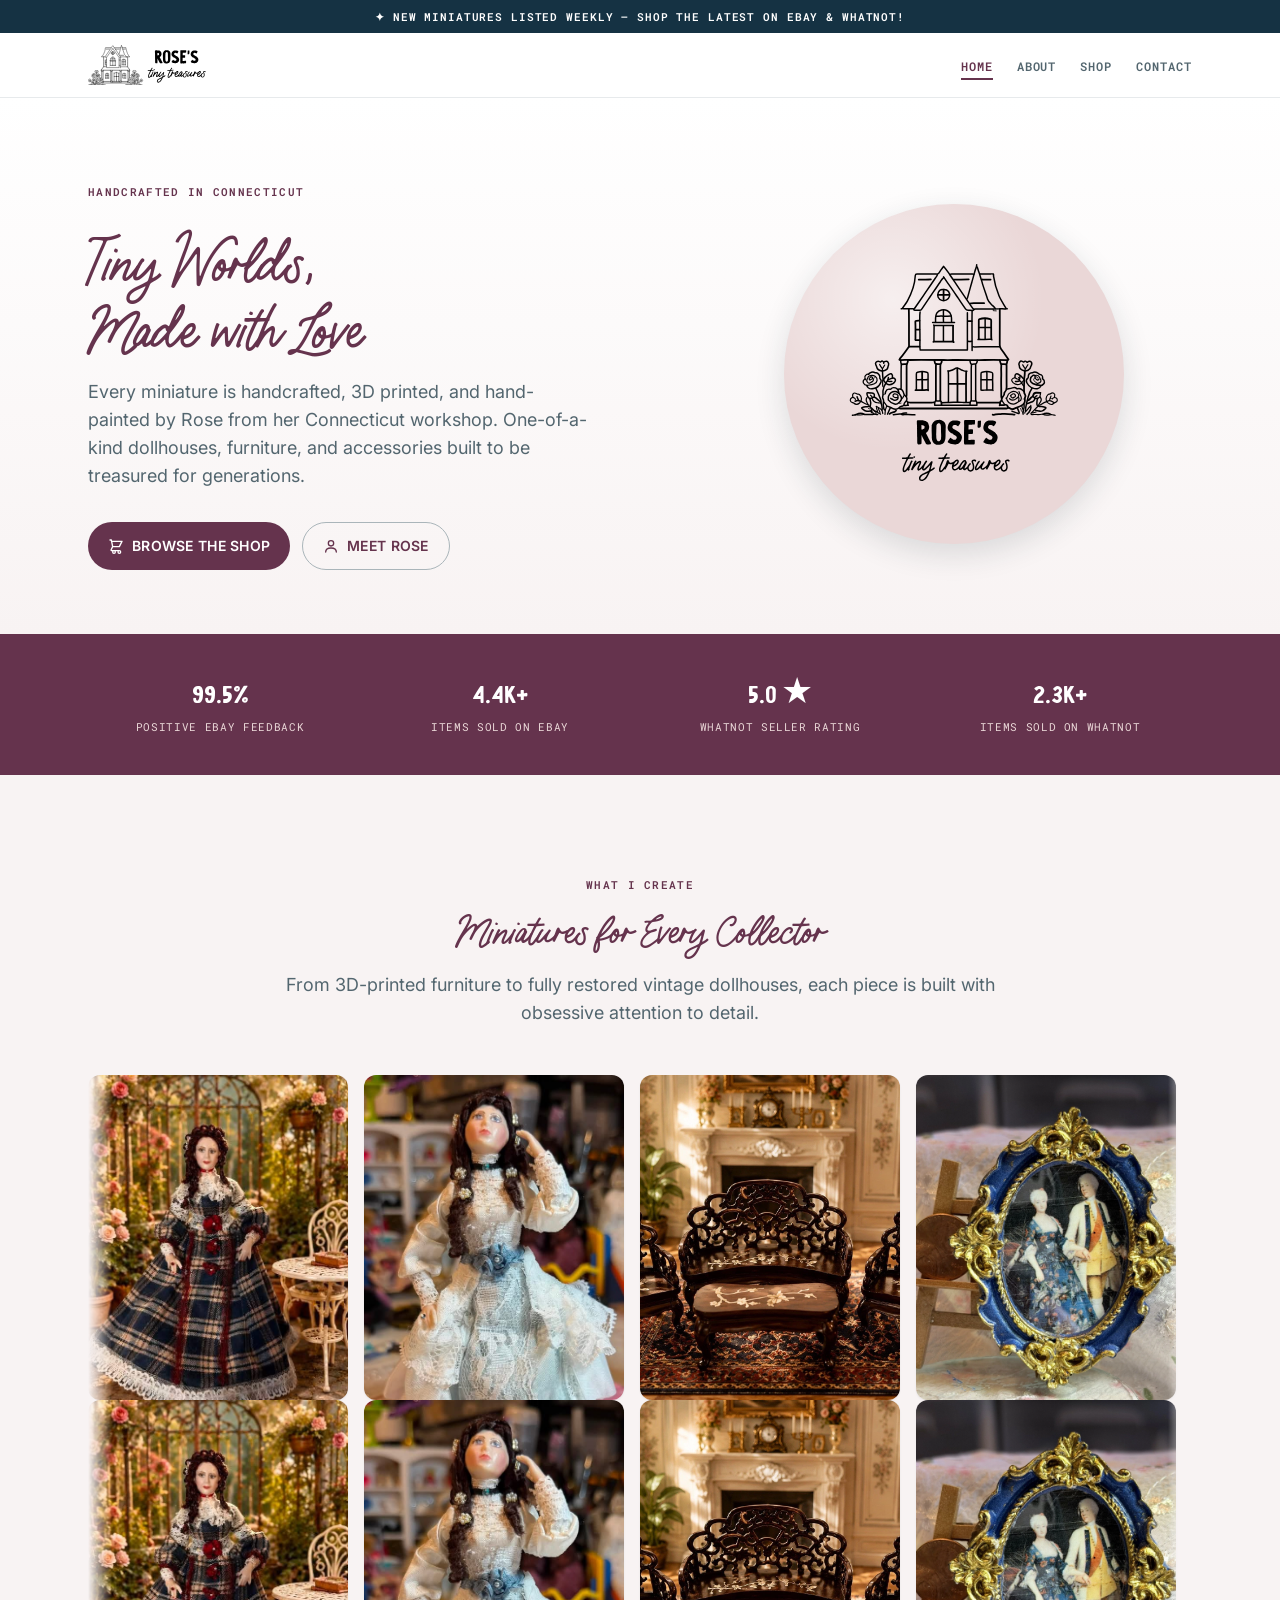
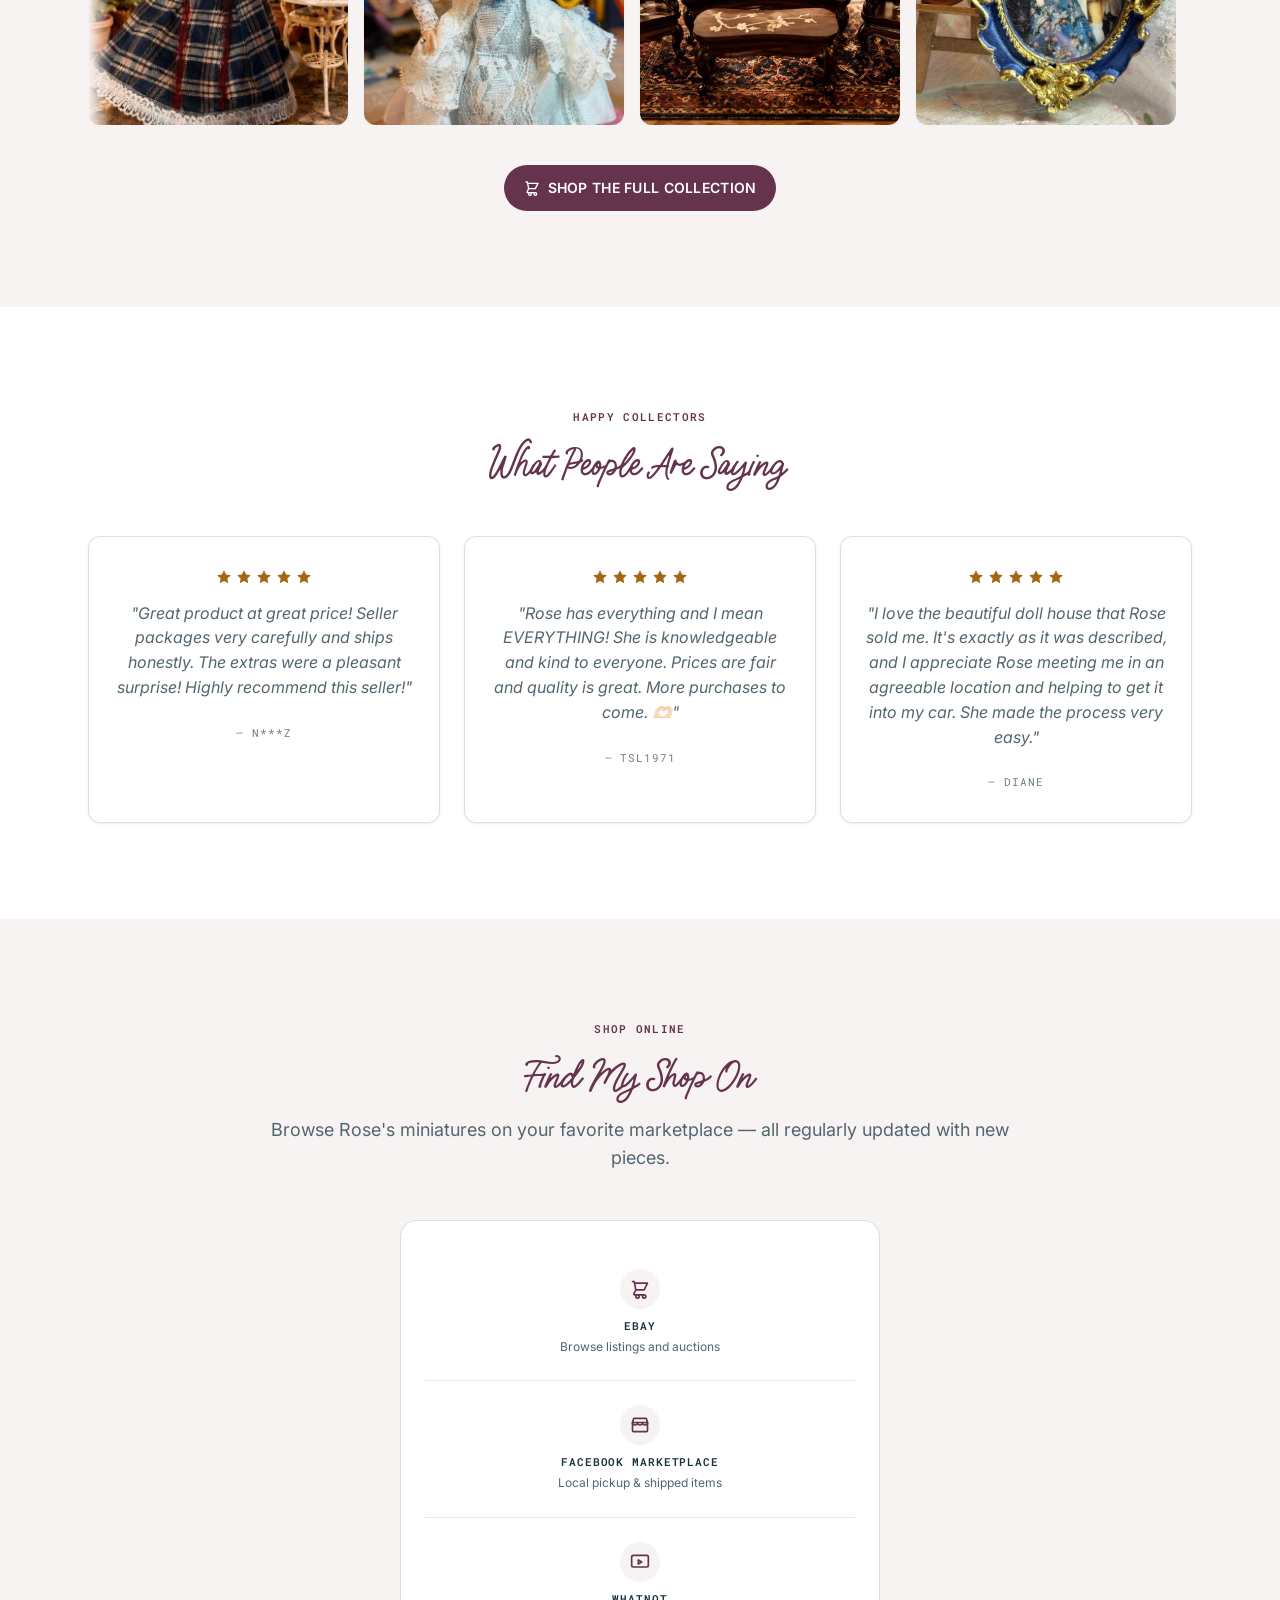
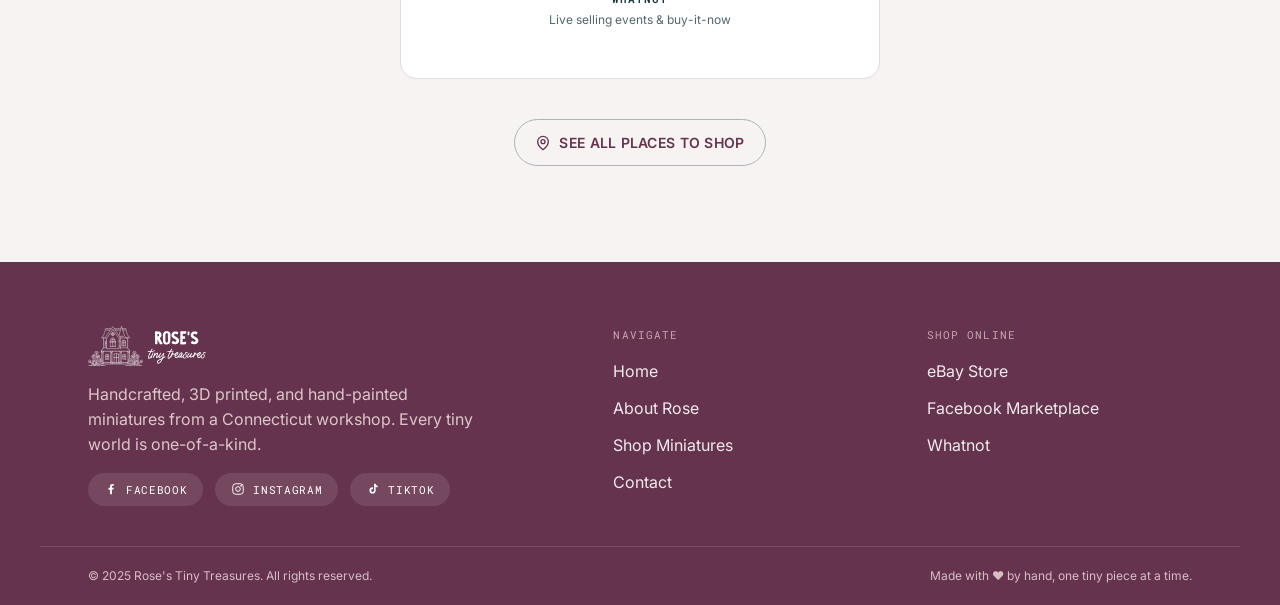
==== index.html @ 0a90fcac "Replace janky JS auto-scroll with smooth CSS marquee, even out Shop card heights, fix process card i" ====
<!doctype html>
<html lang="en">
<head>
<meta charset="UTF-8" />
<meta name="viewport" content="width=device-width, initial-scale=1.0" />
<title>Rose's Tiny Treasures | Handcrafted Miniatures &amp; Dollhouses</title>
<meta name="description" content="Handcrafted, 3D printed, and hand-painted miniatures and dollhouses from Rose's Connecticut workshop. Shop on eBay, Facebook Marketplace, and Whatnot." />

<link rel="icon" type="image/svg+xml" href="assets/images/logo.svg" />

<link rel="preconnect" href="https://fonts.googleapis.com" />
<link rel="preconnect" href="https://fonts.gstatic.com" crossorigin />
<link href="https://fonts.googleapis.com/css2?family=Inter:wght@400;500;600;700&amp;family=Roboto+Mono:wght@500;600&amp;display=swap" rel="stylesheet" />

<link rel="stylesheet" href="css/fonts.css" />
<link rel="stylesheet" href="css/styles.css?v=2" />
</head>
<body>

<!-- ============ Announcement bar ============ -->
<div class="announcement">
  <div class="container announcement__inner">
    ✦ New miniatures listed weekly — shop the latest on eBay &amp; Whatnot!
  </div>
</div>

<!-- ============ Header ============ -->
<header class="site-header" id="home">
  <div class="container site-header__inner">
    <a href="#home" class="logo">
      <img class="logo__mark" src="assets/images/logo-horizontal.svg" alt="Rose's Tiny Treasures" />
    </a>

    <nav class="nav" aria-label="Primary">
      <ul class="nav__links">
        <li><a href="#home" aria-current="page">Home</a></li>
        <li><a href="pages/about.html">About</a></li>
        <li><a href="pages/shop.html">Shop</a></li>
        <li><a href="pages/contact.html">Contact</a></li>
      </ul>
    </nav>
    <button class="nav-toggle" aria-label="Open menu" aria-expanded="false" aria-controls="mobile-menu">
      <svg viewBox="0 0 24 24" fill="none" stroke="currentColor" stroke-width="2" stroke-linecap="round"><line x1="3" y1="6" x2="21" y2="6"/><line x1="3" y1="12" x2="21" y2="12"/><line x1="3" y1="18" x2="21" y2="18"/></svg>
    </button>

  </div>

  <nav id="mobile-menu" class="mobile-nav" aria-label="Mobile">
    <a href="#home">Home</a>
    <a href="pages/about.html">About</a>
    <a href="pages/shop.html">Shop</a>
    <a href="pages/contact.html" class="button button--filled">Contact</a>
  </nav>

</header>

<main id="main">

  <!-- ============ Hero ============ -->
  <section class="hero">
    <div class="container hero__inner">
      <div>
        <p class="eyebrow">
          Handcrafted in Connecticut
        </p>
        <h1 class="hero__title">Tiny Worlds,<br />Made with Love</h1>
        <p class="hero__text">Every miniature is handcrafted, 3D printed, and hand-painted by Rose from her Connecticut workshop. One-of-a-kind dollhouses, furniture, and accessories built to be treasured for generations.</p>
        <div class="hero__actions">
          <a href="pages/shop.html" class="button button--filled">
            <svg viewBox="0 0 24 24" fill="none" stroke="currentColor" stroke-width="2" stroke-linecap="round" stroke-linejoin="round"><path d="M3 3h2l.4 2M7 13h10l4-8H5.4M7 13L5.4 5M7 13l-2.3 4.6A1 1 0 0 0 5.6 19H17M17 19a2 2 0 1 0 0 4 2 2 0 0 0 0-4zM9 19a2 2 0 1 0 0 4 2 2 0 0 0 0-4z"/></svg>
            Browse the Shop
          </a>
          <a href="pages/about.html" class="button button--outlined">
            <svg viewBox="0 0 24 24" fill="none" stroke="currentColor" stroke-width="2" stroke-linecap="round" stroke-linejoin="round"><circle cx="12" cy="8" r="4"/><path d="M4 21c0-4 4-6 8-6s8 2 8 6"/></svg>
            Meet Rose
          </a>
        </div>
      </div>

      <div class="hero__art" aria-hidden="true">
        <div class="hero__art-circle">
          <img src="assets/images/logo.svg" alt="" width="220" height="220" />
        </div>
      </div>
    </div>
  </section>

  <!-- ============ Stats band ============ -->
  <section class="stats">
    <div class="container stats__grid">
      <div class="stat">
        <div class="stat__value">99.5%</div>
        <div class="stat__label">Positive eBay feedback</div>
      </div>
      <div class="stat">
        <div class="stat__value">4.4K+</div>
        <div class="stat__label">Items sold on eBay</div>
      </div>
      <div class="stat">
        <div class="stat__value">5.0 ★</div>
        <div class="stat__label">Whatnot seller rating</div>
      </div>
      <div class="stat">
        <div class="stat__value">2.3K+</div>
        <div class="stat__label">Items sold on Whatnot</div>
      </div>
    </div>
  </section>

  <!-- ============ What I Create ============ -->
  <section class="section section--alt" id="shop">
    <div class="container">
      <div class="section__head">
        <p class="eyebrow">
          What I Create
        </p>
        <h2 class="section-title">Miniatures for Every Collector</h2>
        <p class="section-subtitle">From 3D-printed furniture to fully restored vintage dollhouses, each piece is built with obsessive attention to detail.</p>
      </div>

      <div class="gallery">
        <div class="gallery__track">
        <div class="gallery__item">
          <img src="assets/images/work-doll-garden.jpg" alt="Hand-painted Victorian lady miniature by Rose, styled in a garden setting" />
        </div>
        <div class="gallery__item">
          <img src="assets/images/work-doll-front.jpg" alt="Hand-painted Victorian lady miniature by Rose, front view" />
        </div>
        <div class="gallery__item">
          <img src="assets/images/work-furniture-set.webp" alt="Hand-carved miniature Victorian parlor furniture set by Rose" />
        </div>
        <div class="gallery__item">
          <img src="assets/images/work-frame-couple-blue.webp" alt="Miniature Victorian portrait frame, hand-painted by Rose" />
        </div>
        <div class="gallery__item">
          <img src="assets/images/work-dog-figurine.webp" alt="Hand-painted miniature spaniel figurine by Rose" />
        </div>
        <div class="gallery__item">
          <img src="assets/images/work-pie-kiwi.webp" alt="Miniature kiwi tart handmade by Rose" />
        </div>
        <div class="gallery__item">
          <img src="assets/images/work-doll-back.jpg" alt="Hand-painted Victorian lady miniature by Rose, back view showing hair detail" />
        </div>
        <div class="gallery__item">
          <img src="assets/images/work-frame-marie-antoinette.webp" alt="Miniature Marie Antoinette portrait frame, hand-painted by Rose" />
        </div>
        <div class="gallery__item">
          <img src="assets/images/work-seahorse.webp" alt="3D printed and hand-painted seahorse miniature by Rose" />
        </div>
        <div class="gallery__item">
          <img src="assets/images/work-tarte-fruit.webp" alt="Miniature mixed fruit tart handmade by Rose" />
        </div>
        <div class="gallery__item">
          <img src="assets/images/work-fish-rocker.webp" alt="3D printed miniature fish rocker by Rose" />
        </div>
        <div class="gallery__item">
          <img src="assets/images/work-doll-collage.jpg" alt="A collection of Rose's hand-painted miniature dolls" />
        </div>
        <div class="gallery__item">
          <img src="assets/images/work-frame-couple-red.webp" alt="Miniature Victorian portrait frame in red and gold, hand-painted by Rose" />
        </div>
        <div class="gallery__item">
          <img src="assets/images/work-crab-figurine.webp" alt="3D printed miniature crab figurine by Rose" />
        </div>
        <div class="gallery__item">
          <img src="assets/images/work-pie-apple-crumb.webp" alt="Miniature apple crumb pie handmade by Rose" />
        </div>
        <div class="gallery__item">
          <img src="assets/images/work-lemon-board.webp" alt="Miniature lemon cutting board handmade by Rose" />
        </div>
        <div class="gallery__item">
          <img src="assets/images/work-basket.webp" alt="3D printed miniature market basket by Rose" />
        </div>
        <div class="gallery__item">
          <img src="assets/images/work-folding-screen.webp" alt="Hand-painted miniature folding screen by Rose" />
        </div>
        <div class="gallery__item">
          <img src="assets/images/work-nautical-tile-navy.jpg" alt="3D printed nautical anchor and ship's wheel tile panels by Rose" />
        </div>
        <div class="gallery__item">
          <img src="assets/images/work-octopus-frame.jpg" alt="Gold octopus medallion frame handmade by Rose" />
        </div>
        <div class="gallery__item">
          <img src="assets/images/work-frame-blue-portrait.jpg" alt="Miniature portrait in a blue and gold frame, handmade by Rose" />
        </div>
        <div class="gallery__item">
          <img src="assets/images/work-tricycle.png" alt="Hand-painted miniature tricycle toy by Rose" />
        </div>
        <div class="gallery__item">
          <img src="assets/images/work-tapestry-mirror.png" alt="Miniature gold tapestry mirror handmade by Rose" />
        </div>
        <div class="gallery__item">
          <img src="assets/images/work-doll-cream-lace.jpg" alt="Hand-painted miniature doll in a cream lace gown by Rose" />
        </div>
        <div class="gallery__item">
          <img src="assets/images/work-doll-leopard-tophat.jpg" alt="Hand-painted miniature doll in a leopard print vest and top hat by Rose" />
        </div>
        </div>
        <div class="gallery__track" aria-hidden="true">
        <div class="gallery__item">
          <img src="assets/images/work-doll-garden.jpg" alt="Hand-painted Victorian lady miniature by Rose, styled in a garden setting" />
        </div>
        <div class="gallery__item">
          <img src="assets/images/work-doll-front.jpg" alt="Hand-painted Victorian lady miniature by Rose, front view" />
        </div>
        <div class="gallery__item">
          <img src="assets/images/work-furniture-set.webp" alt="Hand-carved miniature Victorian parlor furniture set by Rose" />
        </div>
        <div class="gallery__item">
          <img src="assets/images/work-frame-couple-blue.webp" alt="Miniature Victorian portrait frame, hand-painted by Rose" />
        </div>
        <div class="gallery__item">
          <img src="assets/images/work-dog-figurine.webp" alt="Hand-painted miniature spaniel figurine by Rose" />
        </div>
        <div class="gallery__item">
          <img src="assets/images/work-pie-kiwi.webp" alt="Miniature kiwi tart handmade by Rose" />
        </div>
        <div class="gallery__item">
          <img src="assets/images/work-doll-back.jpg" alt="Hand-painted Victorian lady miniature by Rose, back view showing hair detail" />
        </div>
        <div class="gallery__item">
          <img src="assets/images/work-frame-marie-antoinette.webp" alt="Miniature Marie Antoinette portrait frame, hand-painted by Rose" />
        </div>
        <div class="gallery__item">
          <img src="assets/images/work-seahorse.webp" alt="3D printed and hand-painted seahorse miniature by Rose" />
        </div>
        <div class="gallery__item">
          <img src="assets/images/work-tarte-fruit.webp" alt="Miniature mixed fruit tart handmade by Rose" />
        </div>
        <div class="gallery__item">
          <img src="assets/images/work-fish-rocker.webp" alt="3D printed miniature fish rocker by Rose" />
        </div>
        <div class="gallery__item">
          <img src="assets/images/work-doll-collage.jpg" alt="A collection of Rose's hand-painted miniature dolls" />
        </div>
        <div class="gallery__item">
          <img src="assets/images/work-frame-couple-red.webp" alt="Miniature Victorian portrait frame in red and gold, hand-painted by Rose" />
        </div>
        <div class="gallery__item">
          <img src="assets/images/work-crab-figurine.webp" alt="3D printed miniature crab figurine by Rose" />
        </div>
        <div class="gallery__item">
          <img src="assets/images/work-pie-apple-crumb.webp" alt="Miniature apple crumb pie handmade by Rose" />
        </div>
        <div class="gallery__item">
          <img src="assets/images/work-lemon-board.webp" alt="Miniature lemon cutting board handmade by Rose" />
        </div>
        <div class="gallery__item">
          <img src="assets/images/work-basket.webp" alt="3D printed miniature market basket by Rose" />
        </div>
        <div class="gallery__item">
          <img src="assets/images/work-folding-screen.webp" alt="Hand-painted miniature folding screen by Rose" />
        </div>
        <div class="gallery__item">
          <img src="assets/images/work-nautical-tile-navy.jpg" alt="3D printed nautical anchor and ship's wheel tile panels by Rose" />
        </div>
        <div class="gallery__item">
          <img src="assets/images/work-octopus-frame.jpg" alt="Gold octopus medallion frame handmade by Rose" />
        </div>
        <div class="gallery__item">
          <img src="assets/images/work-frame-blue-portrait.jpg" alt="Miniature portrait in a blue and gold frame, handmade by Rose" />
        </div>
        <div class="gallery__item">
          <img src="assets/images/work-tricycle.png" alt="Hand-painted miniature tricycle toy by Rose" />
        </div>
        <div class="gallery__item">
          <img src="assets/images/work-tapestry-mirror.png" alt="Miniature gold tapestry mirror handmade by Rose" />
        </div>
        <div class="gallery__item">
          <img src="assets/images/work-doll-cream-lace.jpg" alt="Hand-painted miniature doll in a cream lace gown by Rose" />
        </div>
        <div class="gallery__item">
          <img src="assets/images/work-doll-leopard-tophat.jpg" alt="Hand-painted miniature doll in a leopard print vest and top hat by Rose" />
        </div>
        </div>
      </div>

      <div class="gallery__cta">
        <a href="pages/shop.html" class="button button--filled">
          <svg viewBox="0 0 24 24" fill="none" stroke="currentColor" stroke-width="2" stroke-linecap="round" stroke-linejoin="round"><path d="M3 3h2l.4 2M7 13h10l4-8H5.4M7 13L5.4 5M7 13l-2.3 4.6A1 1 0 0 0 5.6 19H17M17 19a2 2 0 1 0 0 4 2 2 0 0 0 0-4zM9 19a2 2 0 1 0 0 4 2 2 0 0 0 0-4z"/></svg>
          Shop the Full Collection
        </a>
      </div>
    </div>
  </section>

  <!-- ============ Testimonials ============ -->
  <section class="section">
    <div class="container">
      <div class="section__head">
        <p class="eyebrow">
          Happy Collectors
        </p>
        <h2 class="section-title">What People Are Saying</h2>
      </div>

      <div class="card-grid card-grid--3">
        <article class="card card--center">
          <div class="testimonial__stars" aria-hidden="true">
            <svg viewBox="0 0 20 20" fill="currentColor"><path d="M10 1.5l2.6 5.3 5.9.9-4.25 4.1 1 5.9L10 14.9l-5.25 2.8 1-5.9L1.5 7.7l5.9-.9z"/></svg>
            <svg viewBox="0 0 20 20" fill="currentColor"><path d="M10 1.5l2.6 5.3 5.9.9-4.25 4.1 1 5.9L10 14.9l-5.25 2.8 1-5.9L1.5 7.7l5.9-.9z"/></svg>
            <svg viewBox="0 0 20 20" fill="currentColor"><path d="M10 1.5l2.6 5.3 5.9.9-4.25 4.1 1 5.9L10 14.9l-5.25 2.8 1-5.9L1.5 7.7l5.9-.9z"/></svg>
            <svg viewBox="0 0 20 20" fill="currentColor"><path d="M10 1.5l2.6 5.3 5.9.9-4.25 4.1 1 5.9L10 14.9l-5.25 2.8 1-5.9L1.5 7.7l5.9-.9z"/></svg>
            <svg viewBox="0 0 20 20" fill="currentColor"><path d="M10 1.5l2.6 5.3 5.9.9-4.25 4.1 1 5.9L10 14.9l-5.25 2.8 1-5.9L1.5 7.7l5.9-.9z"/></svg>
          </div>
          <p class="testimonial__quote">"Great product at great price! Seller packages very carefully and ships honestly. The extras were a pleasant surprise! Highly recommend this seller!"</p>
          <p class="testimonial__author">— n***z</p>
        </article>
        <article class="card card--center">
          <div class="testimonial__stars" aria-hidden="true">
            <svg viewBox="0 0 20 20" fill="currentColor"><path d="M10 1.5l2.6 5.3 5.9.9-4.25 4.1 1 5.9L10 14.9l-5.25 2.8 1-5.9L1.5 7.7l5.9-.9z"/></svg>
            <svg viewBox="0 0 20 20" fill="currentColor"><path d="M10 1.5l2.6 5.3 5.9.9-4.25 4.1 1 5.9L10 14.9l-5.25 2.8 1-5.9L1.5 7.7l5.9-.9z"/></svg>
            <svg viewBox="0 0 20 20" fill="currentColor"><path d="M10 1.5l2.6 5.3 5.9.9-4.25 4.1 1 5.9L10 14.9l-5.25 2.8 1-5.9L1.5 7.7l5.9-.9z"/></svg>
            <svg viewBox="0 0 20 20" fill="currentColor"><path d="M10 1.5l2.6 5.3 5.9.9-4.25 4.1 1 5.9L10 14.9l-5.25 2.8 1-5.9L1.5 7.7l5.9-.9z"/></svg>
            <svg viewBox="0 0 20 20" fill="currentColor"><path d="M10 1.5l2.6 5.3 5.9.9-4.25 4.1 1 5.9L10 14.9l-5.25 2.8 1-5.9L1.5 7.7l5.9-.9z"/></svg>
          </div>
          <p class="testimonial__quote">"Rose has everything and I mean EVERYTHING! She is knowledgeable and kind to everyone. Prices are fair and quality is great. More purchases to come. 🫶🏻"</p>
          <p class="testimonial__author">— tsl1971</p>
        </article>
        <article class="card card--center">
          <div class="testimonial__stars" aria-hidden="true">
            <svg viewBox="0 0 20 20" fill="currentColor"><path d="M10 1.5l2.6 5.3 5.9.9-4.25 4.1 1 5.9L10 14.9l-5.25 2.8 1-5.9L1.5 7.7l5.9-.9z"/></svg>
            <svg viewBox="0 0 20 20" fill="currentColor"><path d="M10 1.5l2.6 5.3 5.9.9-4.25 4.1 1 5.9L10 14.9l-5.25 2.8 1-5.9L1.5 7.7l5.9-.9z"/></svg>
            <svg viewBox="0 0 20 20" fill="currentColor"><path d="M10 1.5l2.6 5.3 5.9.9-4.25 4.1 1 5.9L10 14.9l-5.25 2.8 1-5.9L1.5 7.7l5.9-.9z"/></svg>
            <svg viewBox="0 0 20 20" fill="currentColor"><path d="M10 1.5l2.6 5.3 5.9.9-4.25 4.1 1 5.9L10 14.9l-5.25 2.8 1-5.9L1.5 7.7l5.9-.9z"/></svg>
            <svg viewBox="0 0 20 20" fill="currentColor"><path d="M10 1.5l2.6 5.3 5.9.9-4.25 4.1 1 5.9L10 14.9l-5.25 2.8 1-5.9L1.5 7.7l5.9-.9z"/></svg>
          </div>
          <p class="testimonial__quote">"I love the beautiful doll house that Rose sold me. It's exactly as it was described, and I appreciate Rose meeting me in an agreeable location and helping to get it into my car. She made the process very easy."</p>
          <p class="testimonial__author">— Diane</p>
        </article>
      </div>
    </div>
  </section>

  <!-- ============ Find My Shop On ============ -->
  <section class="section section--alt" id="shop-online">
    <div class="container">
      <div class="section__head">
        <p class="eyebrow">
          Shop Online
        </p>
        <h2 class="section-title">Find My Shop On</h2>
        <p class="section-subtitle">Browse Rose's miniatures on your favorite marketplace — all regularly updated with new pieces.</p>
      </div>

      <aside class="shop-sidebar shop-sidebar--standalone">
        <div class="shop-sidebar__list">
          <a class="shop-sidebar__item" href="https://www.ebay.com/usr/rose11597" target="_blank" rel="noopener">
            <div class="shop-sidebar__icon" aria-hidden="true">
              <svg viewBox="0 0 24 24" fill="none" stroke="currentColor" stroke-width="2" stroke-linecap="round" stroke-linejoin="round"><path d="M3 3h2l.4 2M7 13h10l4-8H5.4M7 13L5.4 5M7 13l-2.3 4.6A1 1 0 0 0 5.6 19H17M17 19a2 2 0 1 0 0 4 2 2 0 0 0 0-4zM9 19a2 2 0 1 0 0 4 2 2 0 0 0 0-4z"/></svg>
            </div>
            <div>
              <p class="shop-sidebar__label">eBay</p>
              <p class="shop-sidebar__text">Browse listings and auctions</p>
            </div>
          </a>
          <a class="shop-sidebar__item" href="https://www.facebook.com/marketplace/profile/100093416240074/" target="_blank" rel="noopener">
            <div class="shop-sidebar__icon" aria-hidden="true">
              <svg viewBox="0 0 24 24" fill="none" stroke="currentColor" stroke-width="2" stroke-linecap="round" stroke-linejoin="round"><path d="M3 9l1.5-5h15L21 9"/><path d="M3 9h18v10a1 1 0 0 1-1 1H4a1 1 0 0 1-1-1V9z"/><path d="M3 9a3 3 0 0 0 6 0 3 3 0 0 0 6 0 3 3 0 0 0 6 0"/></svg>
            </div>
            <div>
              <p class="shop-sidebar__label">Facebook Marketplace</p>
              <p class="shop-sidebar__text">Local pickup &amp; shipped items</p>
            </div>
          </a>
          <a class="shop-sidebar__item" href="https://www.whatnot.com/s/6jd6Psl3" target="_blank" rel="noopener">
            <div class="shop-sidebar__icon" aria-hidden="true">
              <svg viewBox="0 0 24 24" fill="none" stroke="currentColor" stroke-width="2" stroke-linecap="round" stroke-linejoin="round"><rect x="2" y="4" width="20" height="14" rx="2"/><path d="M10 9.5v5l4-2.5z"/></svg>
            </div>
            <div>
              <p class="shop-sidebar__label">Whatnot</p>
              <p class="shop-sidebar__text">Live selling events &amp; buy-it-now</p>
            </div>
          </a>
        </div>
      </aside>

      <div class="shop-cta">
        <a href="pages/shop.html" class="button button--outlined">
          <svg viewBox="0 0 24 24" fill="none" stroke="currentColor" stroke-width="2" stroke-linecap="round" stroke-linejoin="round"><path d="M20 10c0 6-8 12-8 12s-8-6-8-12a8 8 0 0 1 16 0z"/><circle cx="12" cy="10" r="3"/></svg>
          See All Places to Shop
        </a>
      </div>
    </div>
  </section>

</main>

<!-- ============ Footer ============ -->
<footer class="site-footer" id="contact">
  <div class="container footer__grid">
    <div>
      <a href="#home" class="logo">
        <img class="logo__mark" src="assets/images/logo-horizontal.svg" alt="Rose's Tiny Treasures" />
      </a>
      <p class="footer__desc">Handcrafted, 3D printed, and hand-painted miniatures from a Connecticut workshop. Every tiny world is one-of-a-kind.</p>
      <div class="footer__social">
        <a class="social-link" href="https://www.facebook.com/rosestinytreasures" target="_blank" rel="noopener">
          <svg viewBox="0 0 24 24" fill="currentColor"><path d="M13.5 21v-8h2.7l.4-3.1h-3.1V8c0-.9.25-1.5 1.55-1.5H16.7V3.7C16.4 3.65 15.4 3.55 14.25 3.55c-2.3 0-3.85 1.4-3.85 4V10H7.7v3.1h2.7v8h3.1z"/></svg>
          Facebook
        </a>
        <a class="social-link" href="https://www.instagram.com/rosestinytreasures2024/" target="_blank" rel="noopener">
          <svg viewBox="0 0 24 24" fill="none" stroke="currentColor" stroke-width="1.6"><rect x="3" y="3" width="18" height="18" rx="5"/><circle cx="12" cy="12" r="4"/><circle cx="17.5" cy="6.5" r="1"/></svg>
          Instagram
        </a>
        <a class="social-link" href="https://www.tiktok.com/@iluvu24ever" target="_blank" rel="noopener">
          <svg viewBox="0 0 24 24" fill="currentColor"><path d="M16.5 3c.3 1.9 1.6 3.3 3.5 3.5v2.7c-1.3 0-2.5-.4-3.5-1.1v6.4a5.3 5.3 0 1 1-5.3-5.3c.3 0 .6 0 .9.1v2.8a2.5 2.5 0 1 0 1.8 2.4V3h2.6z"/></svg>
          TikTok
        </a>
      </div>
    </div>

    <div class="footer__col">
      <p class="footer__col-title">Navigate</p>
      <ul>
        <li><a href="#home">Home</a></li>
        <li><a href="pages/about.html">About Rose</a></li>
        <li><a href="pages/shop.html">Shop Miniatures</a></li>
        <li><a href="pages/contact.html">Contact</a></li>
      </ul>
    </div>

    <div class="footer__col">
      <p class="footer__col-title">Shop Online</p>
      <ul>
        <li><a href="https://www.ebay.com/usr/rose11597" target="_blank" rel="noopener">eBay Store</a></li>
        <li><a href="https://www.facebook.com/marketplace/profile/100093416240074/" target="_blank" rel="noopener">Facebook Marketplace</a></li>
        <li><a href="https://www.whatnot.com/s/6jd6Psl3" target="_blank" rel="noopener">Whatnot</a></li>
      </ul>
    </div>
  </div>

  <div class="container footer__bottom">
    <span>© 2025 Rose's Tiny Treasures. All rights reserved.</span>
    <span>Made with ♥ by hand, one tiny piece at a time.</span>
  </div>
</footer>

<script src="js/main.js?v=2"></script>
</body>
</html>
---- css/fonts.css ----
/* Custom brand fonts (Supa Mega Fantastic Duo).
   Two files each (woff2 + woff) so older browsers still work. */

@font-face {
  font-family: "Supa Mega Fantastic Caps";
  src: url("../assets/fonts/supamegafantasticcaps-webfont.woff2") format("woff2"),
       url("../assets/fonts/supamegafantasticcaps-webfont.woff") format("woff");
  font-weight: 400;
  font-style: normal;
  font-display: swap;
}

@font-face {
  font-family: "Supa Mega Fantastic Script";
  src: url("../assets/fonts/supamegafantasticscript-webfont.woff2") format("woff2"),
       url("../assets/fonts/supamegafantasticscript-webfont.woff") format("woff");
  font-weight: 400;
  font-style: normal;
  font-display: swap;
}

@font-face {
  font-family: "Supa Mega Fantastic Script Thinner";
  src: url("../assets/fonts/supamegafantasticscriptthinner-webfont.woff2") format("woff2"),
       url("../assets/fonts/supamegafantasticscriptthinner-webfont.woff") format("woff");
  font-weight: 300;
  font-style: normal;
  font-display: swap;
}
---- css/styles.css ----
/* =========================================================
   ROSE'S TINY TREASURES — main stylesheet
   Built from the Design System Foundation doc:
   Material Design 3 structure + custom brand tokens.
   ========================================================= */

/* ---------- 1. Design tokens ---------- */
:root {
  /* Brand */
  --brand-deep-space: #153243;
  --brand-blackberry: #65334D;
  --brand-blush: #EAD7D7;
  --brand-jet: #19323C;
  --brand-white: #FFFFFF;

  /* Semantic */
  --color-primary: var(--brand-deep-space);
  --color-on-primary: #FFFFFF;
  --color-secondary: var(--brand-blackberry);
  --color-on-secondary: #FFFFFF;
  --color-accent: var(--brand-blush);
  --color-on-accent: var(--brand-jet);
  --color-background: #FFFFFF;
  --color-surface: #FFFFFF;
  --color-surface-alt: #F8F3F3;
  --color-surface-brand: #EAD7D7;
  --color-text-primary: #19323C;
  --color-text-secondary: #53666F;
  --color-text-muted: #718087;
  --color-text-inverse: #FFFFFF;
  --color-border: #D9DFE2;
  --color-border-strong: #AAB5BA;
  --color-divider: #E7EAEC;
  --color-success: #397A5B;
  --color-success-container: #DCEEE4;
  --color-warning: #A46718;
  --color-warning-container: #FAE9CF;
  --color-error: #B3261E;
  --color-error-container: #F9DEDC;
  --color-info: #366A87;
  --color-info-container: #DCEAF2;

  /* Neutral scale */
  --neutral-50:  #F7F9FA;
  --neutral-100: #EDF1F2;
  --neutral-200: #D9E0E3;
  --neutral-300: #BCC8CD;
  --neutral-400: #91A3AB;
  --neutral-500: #71858E;
  --neutral-600: #526A74;
  --neutral-700: #3C555F;
  --neutral-800: #29434D;
  --neutral-900: #19323C;

  /* State layers */
  --state-hover: 0.08;
  --state-focus: 0.12;
  --state-pressed: 0.12;
  --state-dragged: 0.16;
  --state-disabled: 0.38;

  /* Spacing (4px grid) */
  --space-0: 0;
  --space-1: 4px;
  --space-2: 8px;
  --space-3: 12px;
  --space-4: 16px;
  --space-5: 20px;
  --space-6: 24px;
  --space-8: 32px;
  --space-10: 40px;
  --space-12: 48px;
  --space-16: 64px;
  --space-20: 80px;
  --space-24: 96px;
  --space-32: 128px;

  /* Shape and radius */
  --radius-none: 0;
  --radius-xs: 4px;
  --radius-sm: 8px;
  --radius-md: 12px;
  --radius-lg: 16px;
  --radius-xl: 24px;
  --radius-full: 9999px;

  /* Elevation */
  --shadow-none: none;
  --shadow-sm: 0 1px 2px rgba(25, 50, 60, 0.08);
  --shadow-md: 0 4px 12px rgba(25, 50, 60, 0.10);
  --shadow-lg: 0 10px 30px rgba(25, 50, 60, 0.14);
  --shadow-xl: 0 20px 50px rgba(25, 50, 60, 0.16);

  /* Typography */
  --font-display: "Supa Mega Fantastic Caps", sans-serif;
  --font-heading: "Supa Mega Fantastic Script Thinner", "Supa Mega Fantastic Script", cursive, serif;
  --font-script: "Supa Mega Fantastic Script", cursive, serif;
  --font-body: "Inter", Arial, sans-serif;
  --font-meta: "Roboto Mono", monospace;

  --text-xs: 0.6875rem;
  --text-sm: 0.75rem;
  --text-md: 0.875rem;
  --text-base: 1rem;
  --text-lg: 1.125rem;
  --heading-sm: 1.5rem;
  --heading-md: 1.875rem;
  --heading-lg: 2.25rem;
  --heading-xl: 2.75rem;
  --display-md: 3rem;
  --display-lg: 4rem;

  --leading-tight: 1.05;
  --leading-heading: 1.15;
  --leading-body: 1.55;
  --leading-loose: 1.7;

  /* Layout */
  --container-sm: 640px;
  --container-md: 768px;
  --container-lg: 1024px;
  --container-xl: 1200px;
  --container-2xl: 1440px;
  --page-gutter-mobile: 20px;
  --page-gutter-tablet: 32px;
  --page-gutter-desktop: 48px;
}

/* ---------- 2. Reset ---------- */
*, *::before, *::after { box-sizing: border-box; }
html { scroll-behavior: smooth; }
body {
  margin: 0;
  font-family: var(--font-body);
  font-size: var(--text-base);
  line-height: var(--leading-body);
  color: var(--color-text-primary);
  background: var(--color-background);
  -webkit-font-smoothing: antialiased;
}
img, svg { display: block; max-width: 100%; }
a { color: inherit; text-decoration: none; }
ul { list-style: none; margin: 0; padding: 0; }
button { font: inherit; cursor: pointer; }
h1, h2, h3, h4, p { margin: 0; }

/* Visible keyboard focus, accessible everywhere */
a:focus-visible,
button:focus-visible,
input:focus-visible {
  outline: 2px solid var(--color-primary);
  outline-offset: 2px;
}

/* ---------- 3. Layout helpers ---------- */
.container {
  width: 100%;
  max-width: var(--container-xl);
  margin-inline: auto;
  padding-inline: var(--page-gutter-mobile);
}
@media (min-width: 768px) {
  .container { padding-inline: var(--page-gutter-tablet); }
}
@media (min-width: 1024px) {
  .container { padding-inline: var(--page-gutter-desktop); }
}

.section { padding-block: var(--space-24); }
@media (max-width: 767px) {
  .section { padding-block: var(--space-16); }
}
.section--alt { background: var(--color-surface-alt); }

.section__head {
  max-width: var(--container-md);
  margin-inline: auto;
  text-align: center;
  margin-bottom: var(--space-12);
}
.section__head--left {
  margin-inline: 0;
  text-align: left;
}

.eyebrow {
  display: inline-flex;
  align-items: center;
  gap: var(--space-2);
  font-family: var(--font-meta);
  font-size: var(--text-xs);
  font-weight: 600;
  letter-spacing: 0.12em;
  text-transform: uppercase;
  color: var(--color-secondary);
  margin-bottom: var(--space-3);
}
.eyebrow svg { width: 14px; height: 14px; }

.section-title {
  font-family: var(--font-heading);
  font-weight: 400;
  color: var(--color-secondary);
  line-height: var(--leading-heading);
  font-size: var(--heading-lg);
  margin-bottom: var(--space-4);
}
@media (min-width: 768px) {
  .section-title { font-size: var(--heading-xl); }
}

.section-subtitle {
  color: var(--color-text-secondary);
  font-size: var(--text-lg);
  line-height: var(--leading-body);
}

/* ---------- 4. Buttons ---------- */
.button {
  min-height: 44px;
  display: inline-flex;
  align-items: center;
  justify-content: center;
  gap: var(--space-2);
  padding: var(--space-3) var(--space-5);
  border-radius: var(--radius-full);
  border: none;
  font-family: var(--font-body);
  font-size: var(--text-md);
  font-weight: 600;
  letter-spacing: 0.02em;
  text-transform: uppercase;
  transition: background-color 150ms ease, color 150ms ease, border-color 150ms ease, transform 150ms ease;
  white-space: nowrap;
}
.button svg { width: 16px; height: 16px; flex-shrink: 0; }
.button:active { transform: translateY(1px); }

.button--filled {
  color: var(--color-on-secondary);
  background: var(--color-secondary);
}
.button--primary {
  color: var(--color-on-primary);
  background: var(--color-primary);
}
.button--tonal {
  color: var(--color-secondary);
  background: var(--color-surface-brand);
}

/* Material-style state overlay (doc section 4) instead of hand-picked
   hover colors: a Jet Black-tinted layer at --state-hover opacity. */
.button--filled:hover,
.button--primary:hover,
.button--tonal:hover {
  box-shadow: inset 0 0 0 999px rgba(25, 50, 60, var(--state-hover));
}

.button--outlined {
  color: var(--color-secondary);
  background: transparent;
  border: 1px solid var(--color-border-strong);
}
.button--outlined:hover { background: var(--color-surface-alt); }

.button--text {
  color: var(--color-secondary);
  background: transparent;
  padding-inline: var(--space-2);
}
.button--text:hover { background: var(--color-surface-alt); }

/* ---------- 5. Announcement bar ---------- */
.announcement {
  background: var(--color-primary);
  color: var(--color-on-primary);
}
.announcement__inner {
  padding-block: var(--space-2);
  text-align: center;
  font-family: var(--font-meta);
  font-size: var(--text-xs);
  font-weight: 600;
  letter-spacing: 0.08em;
  text-transform: uppercase;
}

/* ---------- 6. Header ---------- */
.site-header {
  position: sticky;
  top: 0;
  z-index: 50;
  background: rgba(255, 255, 255, 0.92);
  backdrop-filter: blur(6px);
  border-bottom: 1px solid var(--color-divider);
}
.site-header__inner {
  display: flex;
  align-items: center;
  justify-content: space-between;
  flex-wrap: wrap;
  row-gap: var(--space-3);
  gap: var(--space-4);
  padding-block: var(--space-3);
}

.logo {
  display: flex;
  align-items: center;
  gap: var(--space-3);
}
.logo__mark {
  height: 40px;
  max-height: 40px;
  width: auto;
  display: block;
}

.nav {
  display: none;
  align-items: center;
  gap: var(--space-8);
}
.nav__links {
  display: flex;
  gap: var(--space-6);
}
.nav__links a {
  font-family: var(--font-meta);
  font-size: var(--text-sm);
  font-weight: 600;
  letter-spacing: 0.08em;
  text-transform: uppercase;
  color: var(--color-text-secondary);
  padding-block: var(--space-1);
  border-bottom: 2px solid transparent;
  transition: color 150ms ease, border-color 150ms ease;
}
.nav__links a:hover,
.nav__links a[aria-current="page"] {
  color: var(--color-secondary);
  border-color: var(--color-secondary);
}

.nav-toggle {
  display: inline-flex;
  align-items: center;
  justify-content: center;
  width: 44px;
  height: 44px;
  flex-shrink: 0;
  background: none;
  border: 1px solid var(--color-border);
  border-radius: var(--radius-sm);
}
.nav-toggle svg { width: 22px; height: 22px; color: var(--color-secondary); }

.mobile-nav {
  display: none;
  flex-direction: column;
  gap: var(--space-1);
  padding: var(--space-4) var(--page-gutter-mobile) var(--space-6);
  border-bottom: 1px solid var(--color-divider);
  background: var(--color-surface);
}
.mobile-nav.is-open { display: flex; }
.mobile-nav a {
  padding: var(--space-3) var(--space-2);
  font-family: var(--font-meta);
  font-size: var(--text-sm);
  letter-spacing: 0.08em;
  text-transform: uppercase;
  color: var(--color-text-secondary);
  border-radius: var(--radius-sm);
}
.mobile-nav a:hover { background: var(--color-surface-alt); color: var(--color-secondary); }
.mobile-nav .button { margin-top: var(--space-2); align-self: flex-start; }

@media (min-width: 900px) {
  .nav { display: flex; }
  .nav-toggle { display: none; }
  .mobile-nav { display: none !important; }
}

/* ---------- 7. Hero ---------- */
.hero {
  padding-block: var(--space-20) var(--space-16);
  background: linear-gradient(180deg, var(--brand-white) 0%, var(--color-surface-alt) 100%);
}
.hero__inner {
  display: grid;
  gap: var(--space-12);
  align-items: center;
}
@media (min-width: 900px) {
  .hero__inner { grid-template-columns: 1.1fr 0.9fr; }
}

.hero__title {
  font-family: var(--font-heading);
  font-weight: 400;
  font-size: var(--display-md);
  line-height: var(--leading-tight);
  color: var(--color-secondary);
  margin-block: var(--space-4);
}
@media (min-width: 768px) {
  .hero__title { font-size: var(--display-lg); }
}

.hero__text {
  max-width: 46ch;
  color: var(--color-text-secondary);
  font-size: var(--text-lg);
}

.hero__actions {
  display: flex;
  flex-wrap: wrap;
  gap: var(--space-3);
  margin-top: var(--space-8);
}

.hero__art {
  display: flex;
  align-items: center;
  justify-content: center;
}
.hero__art-circle {
  width: min(340px, 80vw);
  height: min(340px, 80vw);
  border-radius: var(--radius-full);
  background:
    radial-gradient(circle at 32% 28%, rgba(255, 255, 255, 0.6) 0%, rgba(255, 255, 255, 0) 45%),
    var(--color-surface-brand);
  box-shadow: var(--shadow-lg);
  display: flex;
  align-items: center;
  justify-content: center;
  padding: var(--space-12);
}
.hero__art-circle svg { width: 100%; height: 100%; }

/* ---------- 8. Stats band ---------- */
.stats {
  background: var(--color-secondary);
  color: var(--color-on-secondary);
}
.stats__grid {
  display: grid;
  grid-template-columns: repeat(2, 1fr);
  gap: var(--space-8) var(--space-4);
  padding-block: var(--space-10);
  text-align: center;
}
@media (min-width: 700px) {
  .stats__grid { grid-template-columns: repeat(4, 1fr); }
}
.stat__value {
  font-family: var(--font-display);
  font-weight: 400;
  font-size: var(--heading-lg);
  line-height: 1;
  margin-bottom: var(--space-2);
}
.stat__label {
  font-family: var(--font-meta);
  font-size: var(--text-xs);
  letter-spacing: 0.06em;
  text-transform: uppercase;
  color: var(--brand-blush);
}

/* ---------- 9. Card grids (What I Create / Find My Shop On) ---------- */
.card-grid {
  display: grid;
  gap: var(--space-6);
}
@media (min-width: 700px) {
  .card-grid--3 { grid-template-columns: repeat(3, 1fr); }
  .card-grid--4 { grid-template-columns: repeat(2, 1fr); }
}
@media (min-width: 1000px) {
  .card-grid--4 { grid-template-columns: repeat(4, 1fr); }
}

.shop-layout {
  display: grid;
  gap: var(--space-8);
}
@media (min-width: 900px) {
  .shop-layout { grid-template-columns: 280px 1fr; align-items: start; }
}
.shop-sidebar {
  background: var(--color-surface);
  border: 1px solid var(--color-border);
  border-radius: var(--radius-lg);
  padding: var(--space-6);
}
@media (min-width: 900px) {
  .shop-sidebar { position: sticky; top: var(--space-6); }
}
.shop-sidebar--standalone {
  max-width: 480px;
  margin-inline: auto;
}
@media (min-width: 900px) {
  .shop-sidebar--standalone { position: static; }
}
.shop-sidebar__title {
  font-family: var(--font-heading);
  font-weight: 400;
  font-size: var(--heading-md);
  color: var(--color-text-primary);
  margin-bottom: var(--space-2);
}
.shop-sidebar__list { display: flex; flex-direction: column; }
.shop-sidebar__item {
  display: flex;
  flex-direction: column;
  align-items: center;
  text-align: center;
  gap: var(--space-2);
  border-bottom: 1px solid var(--color-divider);
  padding-block: var(--space-6);
}
.shop-sidebar__item:last-child { border-bottom: none; }
.shop-sidebar__icon {
  flex-shrink: 0;
  width: 40px;
  height: 40px;
  border-radius: var(--radius-full);
  background: var(--color-surface-alt);
  color: var(--color-secondary);
  display: flex;
  align-items: center;
  justify-content: center;
}
.shop-sidebar__icon svg { width: 20px; height: 20px; }
.shop-sidebar__label {
  font-family: var(--font-meta);
  font-size: var(--text-xs);
  font-weight: 600;
  letter-spacing: 0.08em;
  text-transform: uppercase;
  color: var(--color-text-primary);
  margin-bottom: var(--space-1);
}
.shop-sidebar__text { color: var(--color-text-secondary); font-size: var(--text-sm); }
.shop-sidebar__item:hover .shop-sidebar__label { color: var(--color-secondary); }

.card {
  background: var(--color-surface);
  border: 1px solid var(--color-border);
  border-radius: var(--radius-md);
  overflow: hidden;
  box-shadow: var(--shadow-sm);
  transition: box-shadow 150ms ease, transform 150ms ease;
}
.card:hover { box-shadow: var(--shadow-md); transform: translateY(-2px); }

.card__media {
  aspect-ratio: 4 / 3;
  background: var(--color-surface-alt);
  display: flex;
  align-items: center;
  justify-content: center;
  color: var(--color-border-strong);
}
.card__media svg { width: 40%; height: 40%; }
.card__media img { width: 100%; height: 100%; object-fit: cover; object-position: top; }
.card__media--center img { object-position: center; }

.card__body { padding: var(--space-6); }
.card__eyebrow {
  display: flex;
  align-items: center;
  gap: var(--space-2);
  font-family: var(--font-meta);
  font-size: var(--text-xs);
  font-weight: 600;
  letter-spacing: 0.1em;
  text-transform: uppercase;
  color: var(--color-secondary);
  margin-bottom: var(--space-2);
}
.card__eyebrow svg { width: 14px; height: 14px; }
.card__title {
  font-family: var(--font-heading);
  font-weight: 400;
  font-size: var(--heading-sm);
  line-height: var(--leading-heading);
  color: var(--color-text-primary);
  margin-bottom: var(--space-2);
}
.card__text { color: var(--color-text-secondary); }

.card--product {
  display: flex;
  flex-direction: column;
  height: 100%;
}
.card--product .card__body {
  display: flex;
  flex-direction: column;
  flex: 1;
}
.card--product .card__title {
  min-height: calc(var(--heading-sm) * var(--leading-heading) * 2);
}
.card--product .button {
  margin-top: auto;
}

.card__price {
  font-family: var(--font-meta);
  font-size: var(--text-md);
  font-weight: 600;
  color: var(--color-secondary);
  margin-bottom: var(--space-4);
}

/* Simple centered cards used for marketplace + testimonials */
.card--center { text-align: center; padding: var(--space-8) var(--space-6); }
.card--center .card__title { color: var(--color-secondary); }
.card--center .card__eyebrow { justify-content: center; }
.card--center .button { margin-top: var(--space-5); }
.card--center .card__media {
  margin: calc(var(--space-8) * -1) calc(var(--space-6) * -1) var(--space-6);
}
.card__icon {
  width: 56px;
  height: 56px;
  margin: 0 auto var(--space-4);
  border-radius: var(--radius-full);
  background: var(--color-surface-alt);
  display: flex;
  align-items: center;
  justify-content: center;
  color: var(--color-secondary);
}
.card__icon svg { width: 26px; height: 26px; }

/* ---------- 10. Testimonials ---------- */
.testimonial__stars {
  display: flex;
  justify-content: center;
  gap: var(--space-1);
  color: var(--color-warning);
  margin-bottom: var(--space-4);
}
.testimonial__stars svg { width: 16px; height: 16px; }
.testimonial__quote {
  font-style: italic;
  color: var(--color-text-secondary);
  margin-bottom: var(--space-6);
}
.testimonial__author {
  font-family: var(--font-meta);
  font-size: var(--text-xs);
  letter-spacing: 0.08em;
  text-transform: uppercase;
  color: var(--color-text-muted);
}

/* ---------- 11. Shop CTA ---------- */
.shop-cta { text-align: center; margin-top: var(--space-10); }

/* ---------- 12. About / Meet Rose ---------- */
.about__inner {
  display: grid;
  gap: var(--space-10);
  align-items: center;
}
@media (min-width: 900px) {
  .about__inner { grid-template-columns: 0.8fr 1.2fr; }
}
.about__portrait {
  width: min(280px, 60vw);
  aspect-ratio: 1;
  margin-inline: auto;
  border-radius: var(--radius-full);
  background: var(--color-surface-brand);
  display: flex;
  align-items: center;
  justify-content: center;
  color: var(--color-secondary);
}
.about__portrait svg { width: 45%; height: 45%; }

/* ---------- 13. Footer ---------- */
.site-footer {
  background: var(--color-secondary);
  color: var(--brand-blush);
}
.site-footer .logo__mark { filter: brightness(0) invert(1); }

.footer__grid {
  display: grid;
  gap: var(--space-10);
  padding-block: var(--space-16) var(--space-10);
}
@media (min-width: 800px) {
  .footer__grid { grid-template-columns: 1.8fr 1fr 1fr; gap: var(--space-12); }
}

.footer__desc { color: var(--brand-blush); opacity: 0.9; max-width: 40ch; margin-block: var(--space-4); }

.footer__social { display: flex; gap: var(--space-3); }
.social-link {
  display: inline-flex;
  align-items: center;
  gap: var(--space-2);
  padding: var(--space-2) var(--space-4);
  border-radius: var(--radius-full);
  background: rgba(255, 255, 255, 0.1);
  font-family: var(--font-meta);
  font-size: var(--text-xs);
  letter-spacing: 0.06em;
  text-transform: uppercase;
  color: var(--brand-white);
  transition: background-color 150ms ease;
}
.social-link:hover { background: rgba(255, 255, 255, 0.2); }
.social-link svg { width: 14px; height: 14px; }

.footer__col-title {
  font-family: var(--font-meta);
  font-size: var(--text-xs);
  letter-spacing: 0.1em;
  text-transform: uppercase;
  color: var(--brand-blush);
  opacity: 0.7;
  margin-bottom: var(--space-4);
}
.footer__col ul { display: flex; flex-direction: column; gap: var(--space-3); }
.footer__col a { color: var(--brand-white); opacity: 0.9; }
.footer__col a:hover { opacity: 1; text-decoration: underline; }

.footer__bottom {
  border-top: 1px solid rgba(255, 255, 255, 0.15);
  padding-block: var(--space-5);
  display: flex;
  flex-wrap: wrap;
  gap: var(--space-2);
  justify-content: space-between;
  font-size: var(--text-sm);
  color: var(--brand-blush);
  opacity: 0.85;
}

/* ---------- 14. Contact strip ---------- */
.contact-strip {
  background: var(--color-surface-brand);
  text-align: center;
}
.contact-strip a.button { margin-top: var(--space-6); }

/* ---------- 15. Page hero (interior pages) ---------- */
.page-hero {
  padding-block: var(--space-16);
  background: var(--color-surface-alt);
  text-align: center;
}
.page-hero .section-title { font-size: var(--display-md); }
.page-hero .section-subtitle { max-width: var(--container-sm); margin-inline: auto; }

/* ---------- 16. Story (About: portrait + bio) ---------- */
.story__inner {
  display: grid;
  gap: var(--space-10);
  align-items: start;
}
@media (min-width: 900px) {
  .story__inner { grid-template-columns: 0.85fr 1.15fr; }
}
.story__portrait {
  width: 100%;
  aspect-ratio: 4 / 5;
  border-radius: var(--radius-lg);
  background: var(--color-surface-brand);
  display: flex;
  align-items: center;
  justify-content: center;
  color: var(--color-secondary);
  overflow: hidden;
}
.story__portrait img { width: 100%; height: 100%; object-fit: cover; object-position: top; }
.story__portrait svg { width: 30%; height: 30%; }
.story p + p { margin-top: var(--space-4); }
.story__actions {
  display: flex;
  flex-wrap: wrap;
  gap: var(--space-3);
  margin-top: var(--space-8);
}

/* ---------- 17. Origin story (image + quote) ---------- */
.origin__inner {
  display: grid;
  gap: var(--space-10);
  align-items: center;
}
@media (min-width: 900px) {
  .origin__inner { grid-template-columns: 1fr 1fr; }
}
.origin__image {
  width: 100%;
  aspect-ratio: 4 / 3;
  border-radius: var(--radius-lg);
  background: var(--color-surface-alt);
  border: 1px solid var(--color-border);
}
.origin__image img { width: 100%; height: 100%; object-fit: cover; border-radius: inherit; }
.origin__icon {
  width: 40px;
  height: 40px;
  color: var(--color-secondary);
  margin-bottom: var(--space-3);
}
.origin blockquote {
  margin: var(--space-6) 0 0;
  padding-left: var(--space-4);
  border-left: 3px solid var(--color-secondary);
  font-style: italic;
  color: var(--color-text-secondary);
}
.origin cite {
  display: block;
  margin-top: var(--space-3);
  font-family: var(--font-script);
  font-style: normal;
  font-size: var(--text-lg);
  color: var(--color-secondary);
}

/* ---------- 18. FAQ accordion ---------- */
.faq { display: flex; flex-direction: column; gap: var(--space-3); }
.faq__item {
  background: var(--color-surface);
  border: 1px solid var(--color-border);
  border-radius: var(--radius-md);
  overflow: hidden;
}
.faq__item summary {
  display: flex;
  align-items: center;
  justify-content: space-between;
  gap: var(--space-4);
  padding: var(--space-5) var(--space-6);
  font-weight: 700;
  color: var(--color-text-primary);
  cursor: pointer;
  list-style: none;
}
.faq__item summary::-webkit-details-marker { display: none; }
.faq__toggle {
  position: relative;
  flex-shrink: 0;
  width: 20px;
  height: 20px;
  color: var(--color-secondary);
}
.faq__toggle::before,
.faq__toggle::after {
  content: "";
  position: absolute;
  top: 50%;
  left: 50%;
  background: currentColor;
  transform: translate(-50%, -50%);
}
.faq__toggle::before { width: 14px; height: 2px; }
.faq__toggle::after { width: 2px; height: 14px; transition: transform 150ms ease; }
.faq__item[open] .faq__toggle::after { transform: translate(-50%, -50%) scaleY(0); }
.faq__item p {
  padding: 0 var(--space-6) var(--space-5);
  color: var(--color-text-secondary);
}

/* ---------- 19. CTA band ---------- */
.cta-band {
  background: var(--color-surface-brand);
  color: var(--color-on-accent);
  text-align: center;
}
.cta-band .eyebrow { color: var(--color-secondary); justify-content: center; }
.cta-band .section-title { color: var(--color-secondary); }
.cta-band .section-subtitle { color: var(--color-text-secondary); max-width: var(--container-sm); margin-inline: auto; }
.cta-band__actions {
  display: flex;
  flex-wrap: wrap;
  justify-content: center;
  gap: var(--space-3);
  margin-top: var(--space-8);
}
.cta-band .button--outlined { border-color: var(--color-secondary); color: var(--color-secondary); }

/* ---------- 20. Form fields (doc section 12) ---------- */
.field {
  display: flex;
  flex-direction: column;
  gap: var(--space-2);
  margin-bottom: var(--space-5);
}
.field__label {
  font-family: var(--font-meta);
  font-size: var(--text-xs);
  font-weight: 600;
  letter-spacing: 0.1em;
  text-transform: uppercase;
  color: var(--color-text-muted);
}
.field__input {
  min-height: 48px;
  padding: var(--space-3) var(--space-4);
  font-family: var(--font-body);
  font-size: var(--text-base);
  color: var(--color-text-primary);
  background: var(--color-surface);
  border: 1px solid var(--color-border);
  border-radius: var(--radius-sm);
}
textarea.field__input { min-height: 120px; resize: vertical; }
.field__input:focus {
  outline: none;
  border-color: var(--color-primary);
  box-shadow: 0 0 0 3px rgba(21, 50, 67, 0.14);
}

/* ---------- 21. Contact page: Let's Connect + form ---------- */
.contact-grid {
  display: grid;
  gap: var(--space-12);
  align-items: start;
}
@media (min-width: 900px) {
  .contact-grid { grid-template-columns: 1fr 1fr; }
}

.contact-list {
  display: flex;
  flex-direction: column;
  gap: var(--space-6);
  margin-top: var(--space-8);
}
.contact-list__item {
  display: flex;
  gap: var(--space-4);
}
.contact-list__icon {
  flex-shrink: 0;
  width: 24px;
  height: 24px;
  color: var(--color-secondary);
}
.contact-list__label {
  font-family: var(--font-meta);
  font-size: var(--text-xs);
  font-weight: 600;
  letter-spacing: 0.1em;
  text-transform: uppercase;
  color: var(--color-text-muted);
  margin-bottom: var(--space-1);
}
.contact-list__text { color: var(--color-text-secondary); }

.message-card {
  background: var(--color-surface);
  border: 1px solid var(--color-border);
  border-radius: var(--radius-lg);
  padding: var(--space-8);
  box-shadow: var(--shadow-sm);
}
.message-card__title { margin-bottom: var(--space-2); }
.message-card__subtitle { color: var(--color-text-secondary); margin-bottom: var(--space-8); }

.contact-list--divided {
  margin-top: var(--space-10);
  border-top: 1px solid var(--color-divider);
  padding-top: var(--space-8);
}
.contact-list__text a { color: var(--color-secondary); text-decoration: underline; }

.social-row { display: flex; flex-wrap: wrap; gap: var(--space-3); margin-top: var(--space-4); }
.social-link--light { background: var(--color-surface-alt); color: var(--color-text-primary); }
.social-link--light:hover { background: var(--color-border); }

.button--block { width: 100%; justify-content: center; }
.button--sm {
  min-height: 36px;
  padding: var(--space-2) var(--space-4);
  font-size: var(--text-sm);
}

/* ---------- 22. Shop showcase (eBay) ---------- */
.shop-showcase {
  background: var(--color-surface);
  border: 1px solid var(--color-border);
  border-radius: var(--radius-lg);
  overflow: hidden;
}
.shop-showcase__body {
  padding: var(--space-10) var(--space-8);
  text-align: center;
}
.shop-showcase__icon {
  width: 56px;
  height: 56px;
  margin: 0 auto var(--space-5);
  border-radius: var(--radius-full);
  background: var(--color-surface-brand);
  color: var(--color-secondary);
  display: flex;
  align-items: center;
  justify-content: center;
}
.shop-showcase__icon svg { width: 28px; height: 28px; }
.shop-showcase__handle {
  font-family: var(--font-meta);
  font-size: var(--text-sm);
  font-weight: 600;
  letter-spacing: 0.08em;
  text-transform: uppercase;
  color: var(--color-secondary);
  margin-bottom: var(--space-3);
}
.shop-showcase__stats {
  display: grid;
  grid-template-columns: repeat(2, 1fr);
  gap: var(--space-6);
  max-width: 420px;
  margin: var(--space-8) auto;
}
@media (min-width: 500px) {
  .shop-showcase__stats { grid-template-columns: repeat(4, 1fr); max-width: none; }
}
.shop-showcase__stat-value {
  font-family: var(--font-body);
  font-weight: 700;
  font-size: var(--heading-sm);
  color: var(--color-secondary);
}
.shop-showcase__stat-label {
  font-family: var(--font-meta);
  font-size: var(--text-xs);
  letter-spacing: 0.06em;
  text-transform: uppercase;
  color: var(--color-text-muted);
}

/* ---------- 23. Work gallery ---------- */
.gallery {
  overflow: hidden;
  -webkit-mask-image: linear-gradient(to right, transparent, black 24px, black calc(100% - 24px), transparent);
  mask-image: linear-gradient(to right, transparent, black 24px, black calc(100% - 24px), transparent);
}
.gallery__track {
  display: flex;
  gap: var(--space-4);
  width: max-content;
  animation: gallery-scroll 55s linear infinite;
}
.gallery:hover .gallery__track,
.gallery.is-paused .gallery__track { animation-play-state: paused; }
@keyframes gallery-scroll {
  from { transform: translateX(0); }
  to { transform: translateX(calc(-50% - var(--space-2))); }
}
.gallery__item {
  flex: 0 0 auto;
  width: 65vw;
  max-width: 220px;
  aspect-ratio: 4 / 5;
  border-radius: var(--radius-md);
  overflow: hidden;
  background: var(--color-surface-alt);
  box-shadow: var(--shadow-sm);
}
@media (min-width: 700px) {
  .gallery__item { max-width: 260px; }
}
.gallery__item img {
  width: 100%;
  height: 100%;
  object-fit: cover;
  object-position: top;
  transition: transform 200ms ease;
}
.gallery__item:hover img { transform: scale(1.05); }
.gallery__cta { text-align: center; margin-top: var(--space-10); }
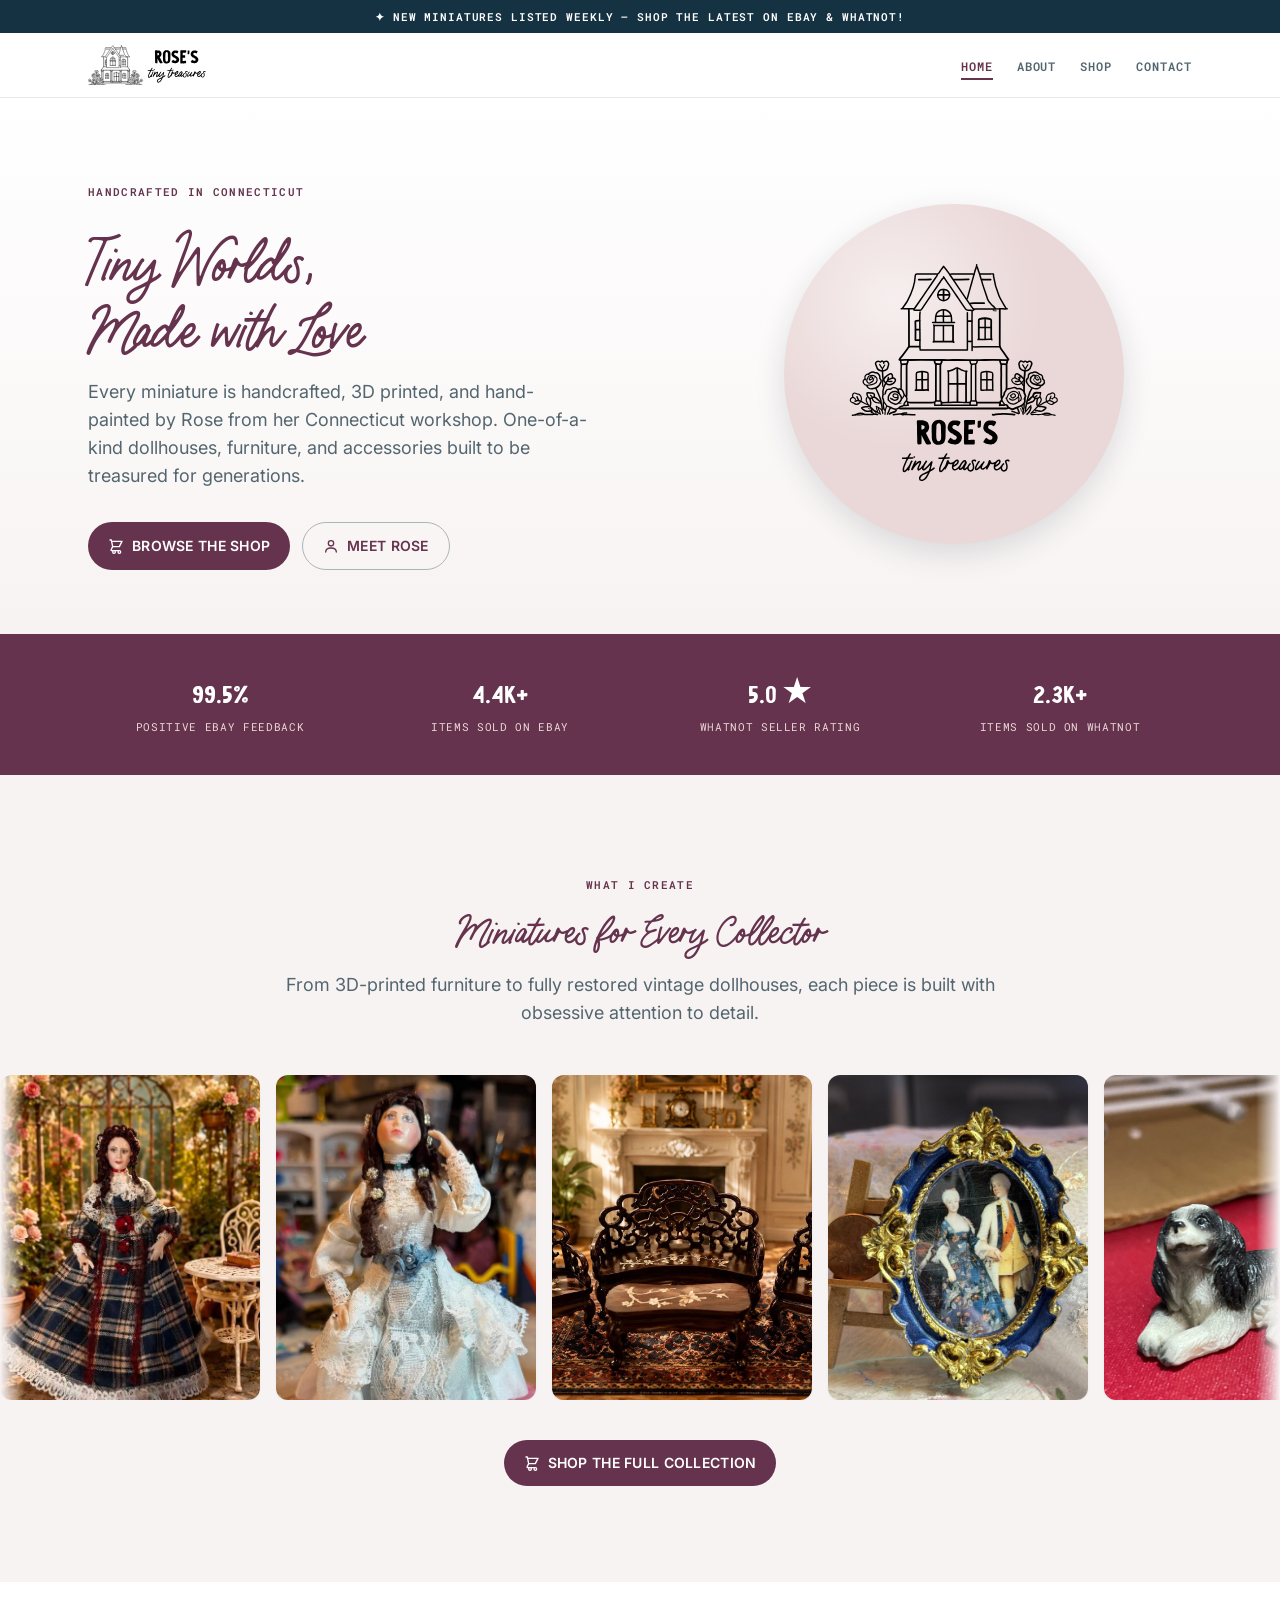
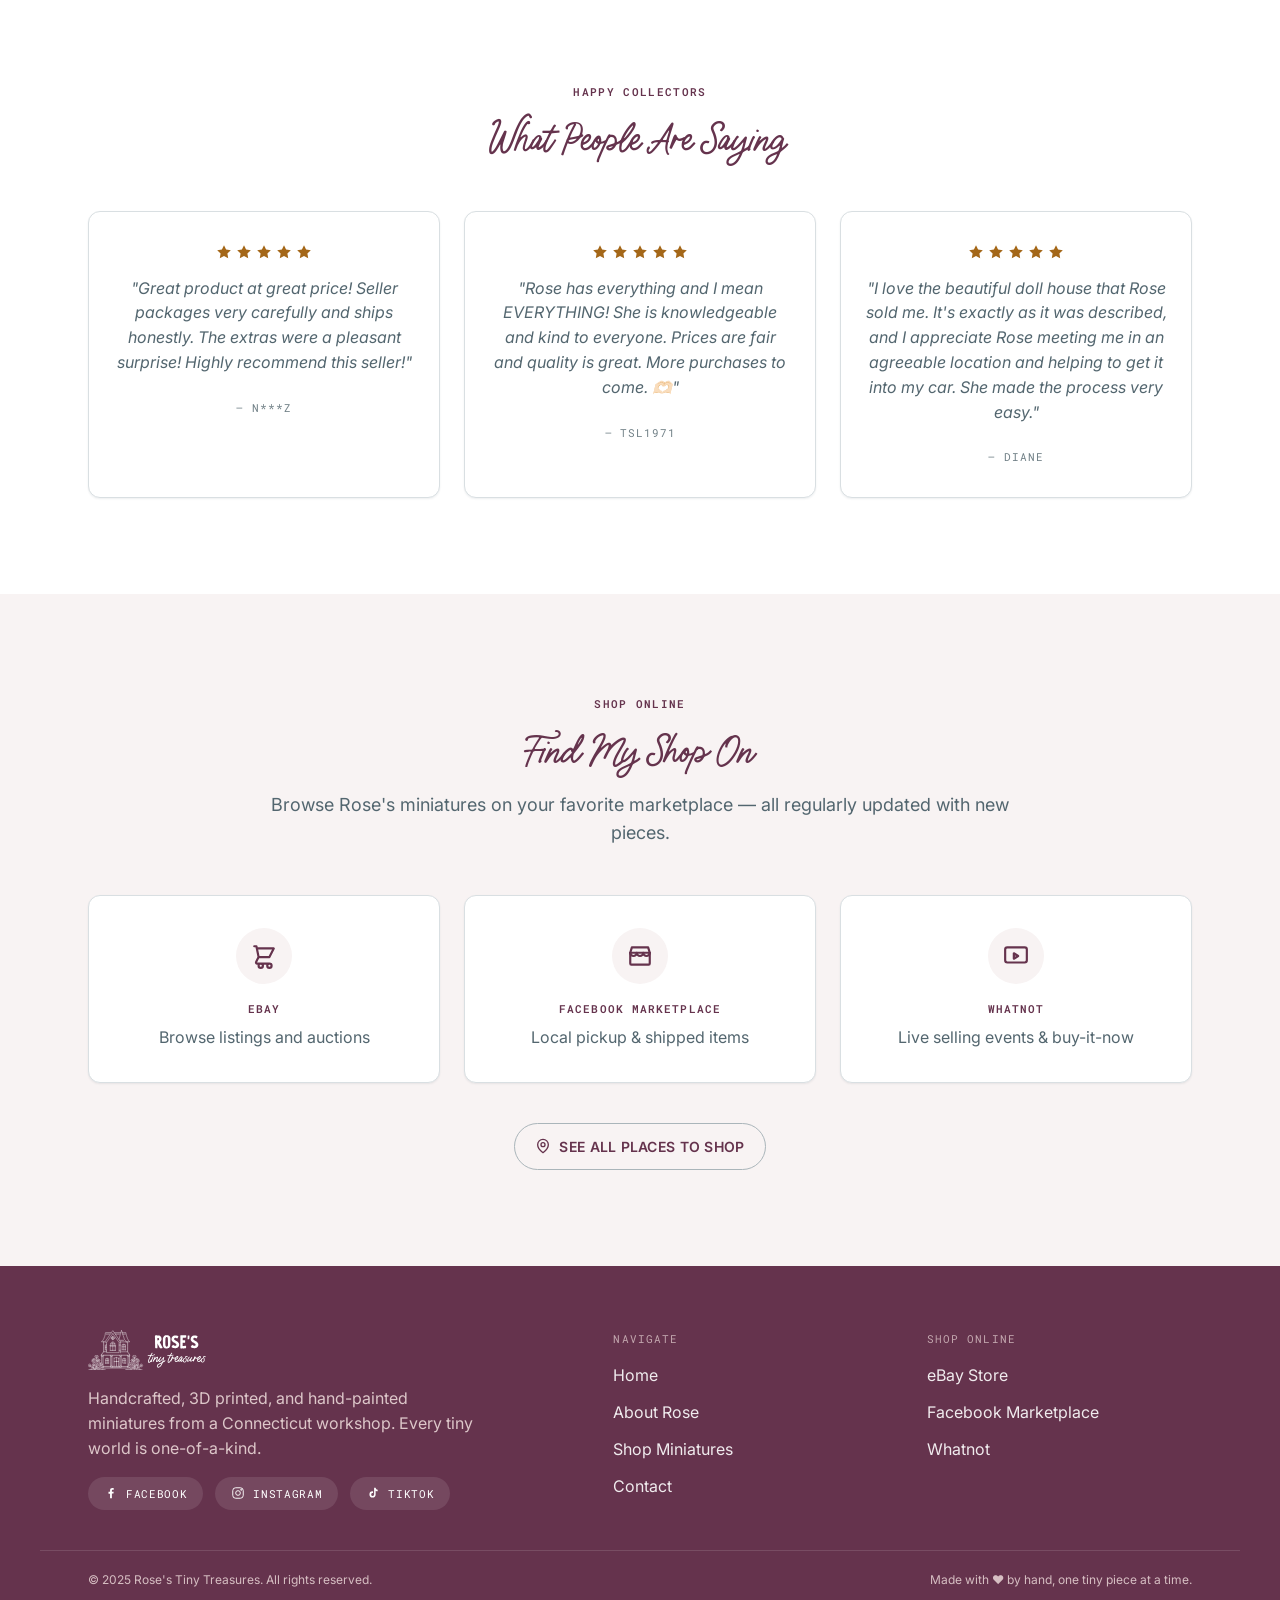
==== commit e46b7358: "Fix gallery marquee duplicate-stacking bug, make it full-bleed, revert homepage marketplace cards - " ====
--- a/index.html
+++ b/index.html
@@ -343,37 +343,29 @@
         <p class="section-subtitle">Browse Rose's miniatures on your favorite marketplace — all regularly updated with new pieces.</p>
       </div>
 
-      <aside class="shop-sidebar shop-sidebar--standalone">
-        <div class="shop-sidebar__list">
-          <a class="shop-sidebar__item" href="https://www.ebay.com/usr/rose11597" target="_blank" rel="noopener">
-            <div class="shop-sidebar__icon" aria-hidden="true">
-              <svg viewBox="0 0 24 24" fill="none" stroke="currentColor" stroke-width="2" stroke-linecap="round" stroke-linejoin="round"><path d="M3 3h2l.4 2M7 13h10l4-8H5.4M7 13L5.4 5M7 13l-2.3 4.6A1 1 0 0 0 5.6 19H17M17 19a2 2 0 1 0 0 4 2 2 0 0 0 0-4zM9 19a2 2 0 1 0 0 4 2 2 0 0 0 0-4z"/></svg>
-            </div>
-            <div>
-              <p class="shop-sidebar__label">eBay</p>
-              <p class="shop-sidebar__text">Browse listings and auctions</p>
-            </div>
-          </a>
-          <a class="shop-sidebar__item" href="https://www.facebook.com/marketplace/profile/100093416240074/" target="_blank" rel="noopener">
-            <div class="shop-sidebar__icon" aria-hidden="true">
-              <svg viewBox="0 0 24 24" fill="none" stroke="currentColor" stroke-width="2" stroke-linecap="round" stroke-linejoin="round"><path d="M3 9l1.5-5h15L21 9"/><path d="M3 9h18v10a1 1 0 0 1-1 1H4a1 1 0 0 1-1-1V9z"/><path d="M3 9a3 3 0 0 0 6 0 3 3 0 0 0 6 0 3 3 0 0 0 6 0"/></svg>
-            </div>
-            <div>
-              <p class="shop-sidebar__label">Facebook Marketplace</p>
-              <p class="shop-sidebar__text">Local pickup &amp; shipped items</p>
-            </div>
-          </a>
-          <a class="shop-sidebar__item" href="https://www.whatnot.com/s/6jd6Psl3" target="_blank" rel="noopener">
-            <div class="shop-sidebar__icon" aria-hidden="true">
-              <svg viewBox="0 0 24 24" fill="none" stroke="currentColor" stroke-width="2" stroke-linecap="round" stroke-linejoin="round"><rect x="2" y="4" width="20" height="14" rx="2"/><path d="M10 9.5v5l4-2.5z"/></svg>
-            </div>
-            <div>
-              <p class="shop-sidebar__label">Whatnot</p>
-              <p class="shop-sidebar__text">Live selling events &amp; buy-it-now</p>
-            </div>
-          </a>
-        </div>
-      </aside>
+      <div class="card-grid card-grid--3">
+        <a class="card card--center" href="https://www.ebay.com/usr/rose11597" target="_blank" rel="noopener">
+          <div class="card__icon" aria-hidden="true">
+            <svg viewBox="0 0 24 24" fill="none" stroke="currentColor" stroke-width="2" stroke-linecap="round" stroke-linejoin="round"><path d="M3 3h2l.4 2M7 13h10l4-8H5.4M7 13L5.4 5M7 13l-2.3 4.6A1 1 0 0 0 5.6 19H17M17 19a2 2 0 1 0 0 4 2 2 0 0 0 0-4zM9 19a2 2 0 1 0 0 4 2 2 0 0 0 0-4z"/></svg>
+          </div>
+          <p class="card__eyebrow">eBay</p>
+          <p class="card__text">Browse listings and auctions</p>
+        </a>
+        <a class="card card--center" href="https://www.facebook.com/marketplace/profile/100093416240074/" target="_blank" rel="noopener">
+          <div class="card__icon" aria-hidden="true">
+            <svg viewBox="0 0 24 24" fill="none" stroke="currentColor" stroke-width="2" stroke-linecap="round" stroke-linejoin="round"><path d="M3 9l1.5-5h15L21 9"/><path d="M3 9h18v10a1 1 0 0 1-1 1H4a1 1 0 0 1-1-1V9z"/><path d="M3 9a3 3 0 0 0 6 0 3 3 0 0 0 6 0 3 3 0 0 0 6 0"/></svg>
+          </div>
+          <p class="card__eyebrow">Facebook Marketplace</p>
+          <p class="card__text">Local pickup &amp; shipped items</p>
+        </a>
+        <a class="card card--center" href="https://www.whatnot.com/s/6jd6Psl3" target="_blank" rel="noopener">
+          <div class="card__icon" aria-hidden="true">
+            <svg viewBox="0 0 24 24" fill="none" stroke="currentColor" stroke-width="2" stroke-linecap="round" stroke-linejoin="round"><rect x="2" y="4" width="20" height="14" rx="2"/><path d="M10 9.5v5l4-2.5z"/></svg>
+          </div>
+          <p class="card__eyebrow">Whatnot</p>
+          <p class="card__text">Live selling events &amp; buy-it-now</p>
+        </a>
+      </div>
 
       <div class="shop-cta">
         <a href="pages/shop.html" class="button button--outlined">
--- a/css/styles.css
+++ b/css/styles.css
@@ -812,7 +812,7 @@
   background: var(--color-surface-alt);
   border: 1px solid var(--color-border);
 }
-.origin__image img { width: 100%; height: 100%; object-fit: cover; border-radius: inherit; }
+.origin__image img { width: 100%; height: 100%; object-fit: cover; object-position: top; border-radius: inherit; }
 .origin__icon {
   width: 40px;
   height: 40px;
@@ -1052,7 +1052,10 @@
 
 /* ---------- 23. Work gallery ---------- */
 .gallery {
+  display: flex;
   overflow: hidden;
+  width: 100vw;
+  margin-inline: calc(50% - 50vw);
   -webkit-mask-image: linear-gradient(to right, transparent, black 24px, black calc(100% - 24px), transparent);
   mask-image: linear-gradient(to right, transparent, black 24px, black calc(100% - 24px), transparent);
 }
